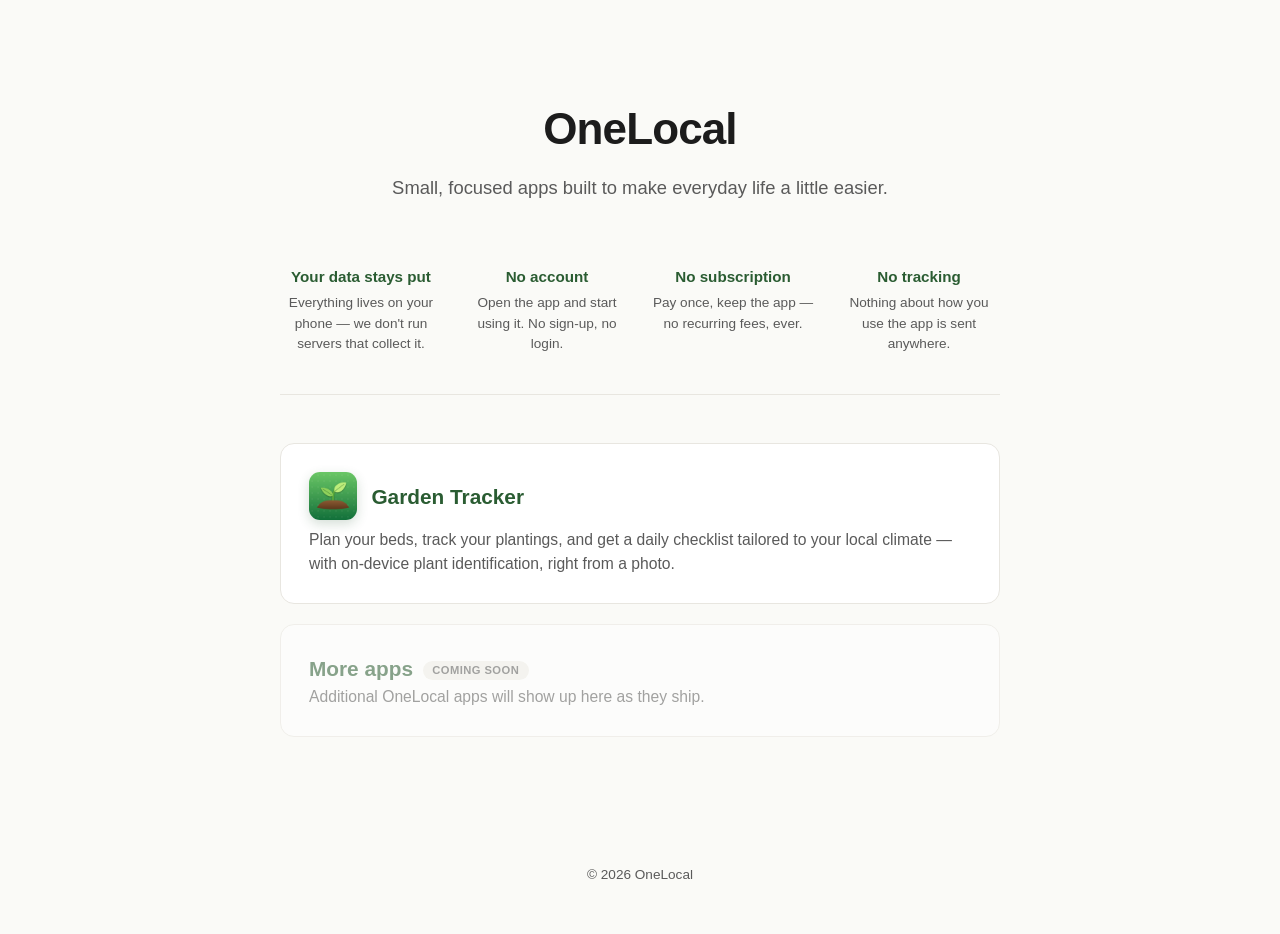
==== index.html @ 9119d9b8 "Add a privacy/no-subscription promise section to the home page Co-Authored-By: Claude Sonnet 5 <nore" ====
<!DOCTYPE html>
<html lang="en">
<head>
<meta charset="UTF-8">
<meta name="viewport" content="width=device-width, initial-scale=1.0">
<title>OneLocal</title>
<style>
  :root {
    --accent: #3a7d44;
    --accent-dark: #2a5c32;
    --text: #1c1c1c;
    --muted: #5a5a5a;
    --bg: #fafaf7;
  }
  * { box-sizing: border-box; }
  body {
    margin: 0;
    font-family: -apple-system, BlinkMacSystemFont, "Segoe UI", Helvetica, Arial, sans-serif;
    color: var(--text);
    background: var(--bg);
    line-height: 1.5;
  }
  header {
    padding: 6rem 1.5rem 4rem;
    text-align: center;
  }
  header h1 {
    font-size: 2.75rem;
    margin: 0 0 0.75rem;
    letter-spacing: -0.02em;
  }
  header p {
    font-size: 1.15rem;
    color: var(--muted);
    max-width: 32rem;
    margin: 0 auto;
  }
  main {
    max-width: 48rem;
    margin: 0 auto;
    padding: 0 1.5rem 6rem;
  }
  .apps {
    display: grid;
    gap: 1.25rem;
  }
  .app-card {
    display: block;
    text-decoration: none;
    color: inherit;
    background: #fff;
    border: 1px solid #e8e6e0;
    border-radius: 14px;
    padding: 1.75rem;
    transition: border-color 0.15s ease, transform 0.15s ease;
  }
  .app-card:hover {
    border-color: var(--accent);
    transform: translateY(-2px);
  }
  .app-card-head {
    display: flex;
    align-items: center;
    gap: 0.9rem;
    margin-bottom: 0.5rem;
  }
  .app-card-head img {
    width: 48px;
    height: 48px;
    border-radius: 11px;
    box-shadow: 0 4px 12px rgba(42, 92, 50, 0.2);
  }
  .app-card h2 {
    margin: 0;
    font-size: 1.3rem;
    color: var(--accent-dark);
  }
  .app-card p {
    margin: 0;
    color: var(--muted);
    font-size: 0.98rem;
  }
  .app-card.soon {
    opacity: 0.55;
    pointer-events: none;
  }
  .app-card.soon h2::after {
    content: "coming soon";
    font-size: 0.7rem;
    font-weight: 600;
    text-transform: uppercase;
    letter-spacing: 0.04em;
    color: var(--muted);
    background: #f0efe9;
    border-radius: 999px;
    padding: 0.2rem 0.6rem;
    margin-left: 0.6rem;
    vertical-align: middle;
  }
  .promise {
    display: grid;
    gap: 1.5rem;
    grid-template-columns: repeat(2, 1fr);
    margin-bottom: 3rem;
    padding-bottom: 2.5rem;
    border-bottom: 1px solid #e8e6e0;
  }
  @media (min-width: 640px) {
    .promise { grid-template-columns: repeat(4, 1fr); }
  }
  .promise div {
    text-align: center;
  }
  .promise h3 {
    margin: 0 0 0.3rem;
    font-size: 0.95rem;
    color: var(--accent-dark);
  }
  .promise p {
    margin: 0;
    font-size: 0.85rem;
    color: var(--muted);
  }
  footer {
    text-align: center;
    padding: 2rem 1.5rem 3rem;
    color: var(--muted);
    font-size: 0.85rem;
  }
</style>
</head>
<body>
  <header>
    <h1>OneLocal</h1>
    <p>Small, focused apps built to make everyday life a little easier.</p>
  </header>
  <main>
    <div class="promise">
      <div>
        <h3>Your data stays put</h3>
        <p>Everything lives on your phone — we don't run servers that collect it.</p>
      </div>
      <div>
        <h3>No account</h3>
        <p>Open the app and start using it. No sign-up, no login.</p>
      </div>
      <div>
        <h3>No subscription</h3>
        <p>Pay once, keep the app — no recurring fees, ever.</p>
      </div>
      <div>
        <h3>No tracking</h3>
        <p>Nothing about how you use the app is sent anywhere.</p>
      </div>
    </div>
    <div class="apps">
      <a class="app-card" href="/garden-tracker/">
        <div class="app-card-head">
          <img src="/garden-tracker/images/logo.png" alt="Garden Tracker app icon">
          <h2>Garden Tracker</h2>
        </div>
        <p>Plan your beds, track your plantings, and get a daily checklist tailored to your local climate — with on-device plant identification, right from a photo.</p>
      </a>
      <div class="app-card soon">
        <h2>More apps</h2>
        <p>Additional OneLocal apps will show up here as they ship.</p>
      </div>
    </div>
  </main>
  <footer>
    &copy; 2026 OneLocal
  </footer>
</body>
</html>
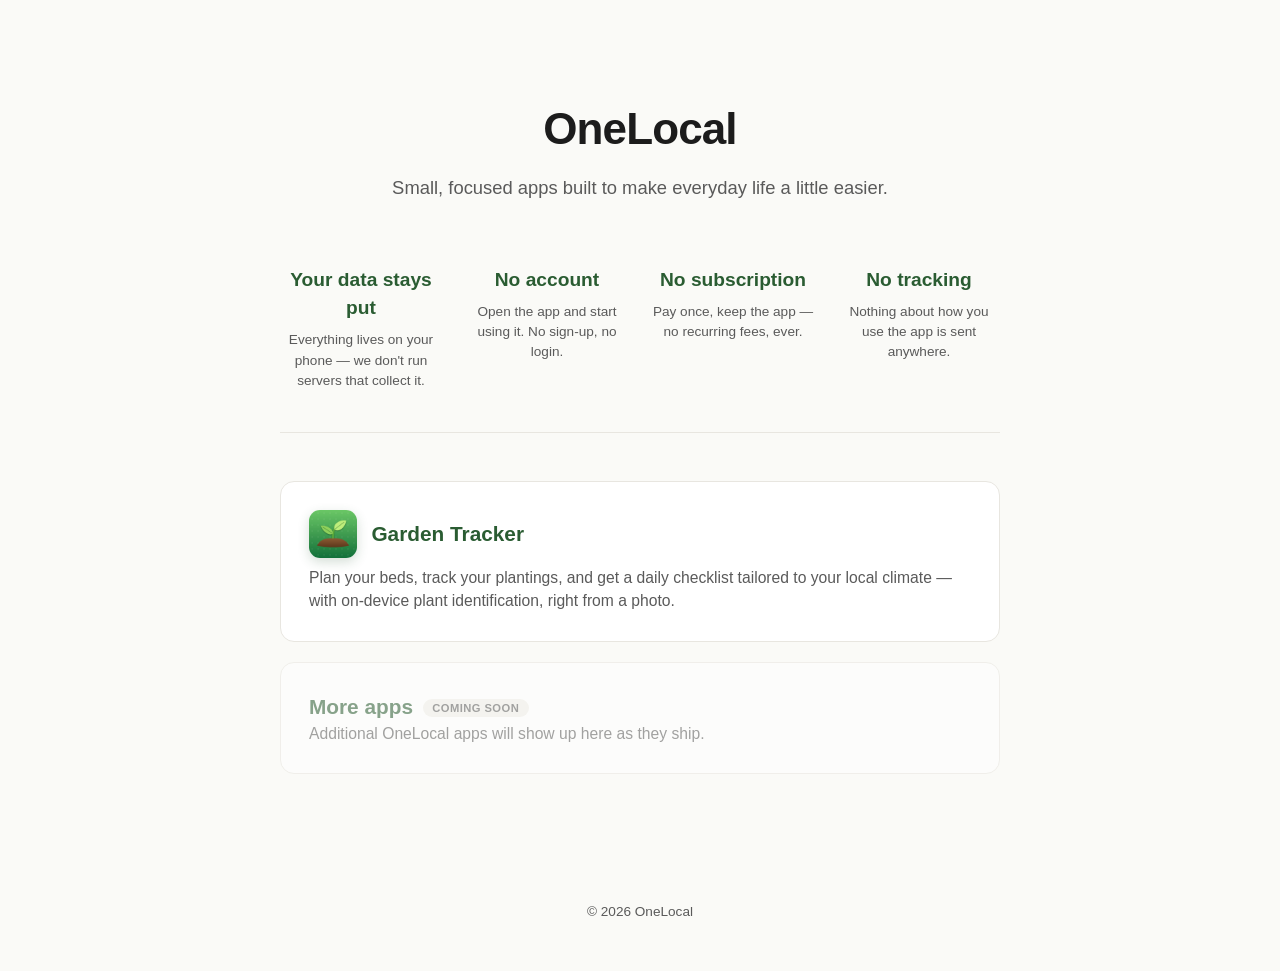
==== commit 51805ecc: "Make the promise section headers larger and bolder Co-Authored-By: Claude Sonnet 5 <noreply@anthropi" ====
--- a/index.html
+++ b/index.html
@@ -3,23 +3,40 @@
 <head>
 <meta charset="UTF-8">
 <meta name="viewport" content="width=device-width, initial-scale=1.0">
-<title>OneLocal</title>
+<title>OneLocal — Small, focused apps for everyday life</title>
+<meta name="description" content="OneLocal builds small, focused iPhone apps with no accounts, no servers, and no subscriptions — just pay once. Starting with Garden Tracker, a local garden planner with on-device plant identification.">
+<link rel="canonical" href="https://onelocal.dev/">
+<meta name="robots" content="index, follow">
+
+<meta property="og:type" content="website">
+<meta property="og:site_name" content="OneLocal">
+<meta property="og:title" content="OneLocal — Small, focused apps for everyday life">
+<meta property="og:description" content="No accounts, no servers, no subscriptions — just pay once. Starting with Garden Tracker, a local garden planner with on-device plant identification.">
+<meta property="og:url" content="https://onelocal.dev/">
+<meta property="og:image" content="https://onelocal.dev/garden-tracker/images/og-image.png">
+<meta property="og:locale" content="en_US">
+
+<meta name="twitter:card" content="summary_large_image">
+<meta name="twitter:title" content="OneLocal — Small, focused apps for everyday life">
+<meta name="twitter:description" content="No accounts, no servers, no subscriptions — just pay once. Starting with Garden Tracker, a local garden planner with on-device plant identification.">
+<meta name="twitter:image" content="https://onelocal.dev/garden-tracker/images/og-image.png">
+
+<link rel="icon" type="image/png" href="/garden-tracker/images/logo.png">
+<link rel="apple-touch-icon" href="/garden-tracker/images/logo.png">
+
+<script type="application/ld+json">
+{
+  "@context": "https://schema.org",
+  "@type": "Organization",
+  "name": "OneLocal",
+  "url": "https://onelocal.dev/",
+  "logo": "https://onelocal.dev/garden-tracker/images/logo.png",
+  "description": "OneLocal builds small, focused iPhone apps with no accounts, no servers, and no subscriptions.",
+  "email": "support.gardentracker@onelocal.dev"
+}
+</script>
+<link rel="stylesheet" href="/assets/site.css">
 <style>
-  :root {
-    --accent: #3a7d44;
-    --accent-dark: #2a5c32;
-    --text: #1c1c1c;
-    --muted: #5a5a5a;
-    --bg: #fafaf7;
-  }
-  * { box-sizing: border-box; }
-  body {
-    margin: 0;
-    font-family: -apple-system, BlinkMacSystemFont, "Segoe UI", Helvetica, Arial, sans-serif;
-    color: var(--text);
-    background: var(--bg);
-    line-height: 1.5;
-  }
   header {
     padding: 6rem 1.5rem 4rem;
     text-align: center;
@@ -112,20 +129,15 @@
     text-align: center;
   }
   .promise h3 {
-    margin: 0 0 0.3rem;
-    font-size: 0.95rem;
+    margin: 0 0 0.45rem;
+    font-size: 1.2rem;
+    font-weight: 700;
     color: var(--accent-dark);
   }
   .promise p {
     margin: 0;
     font-size: 0.85rem;
     color: var(--muted);
-  }
-  footer {
-    text-align: center;
-    padding: 2rem 1.5rem 3rem;
-    color: var(--muted);
-    font-size: 0.85rem;
   }
 </style>
 </head>
--- a/assets/site.css
+++ b/assets/site.css
@@ -0,0 +1,41 @@
+:root {
+  --accent: #3a7d44;
+  --accent-dark: #2a5c32;
+  --text: #1c1c1c;
+  --muted: #5a5a5a;
+  --bg: #fafaf7;
+}
+* { box-sizing: border-box; }
+body {
+  margin: 0;
+  font-family: -apple-system, BlinkMacSystemFont, "Segoe UI", Helvetica, Arial, sans-serif;
+  color: var(--text);
+  background: var(--bg);
+  line-height: 1.5;
+}
+nav {
+  padding: 1.5rem;
+  display: flex;
+  gap: 0.75rem;
+}
+nav a {
+  color: var(--accent-dark);
+  text-decoration: none;
+  font-size: 0.9rem;
+  font-weight: 600;
+  background: #fff;
+  border: 1px solid #e8e6e0;
+  border-radius: 999px;
+  padding: 0.45rem 1rem;
+  transition: background 0.15s ease, border-color 0.15s ease;
+}
+nav a:hover {
+  background: #f0efe9;
+  border-color: var(--accent);
+}
+footer {
+  text-align: center;
+  padding: 2rem 1.5rem 3rem;
+  color: var(--muted);
+  font-size: 0.85rem;
+}
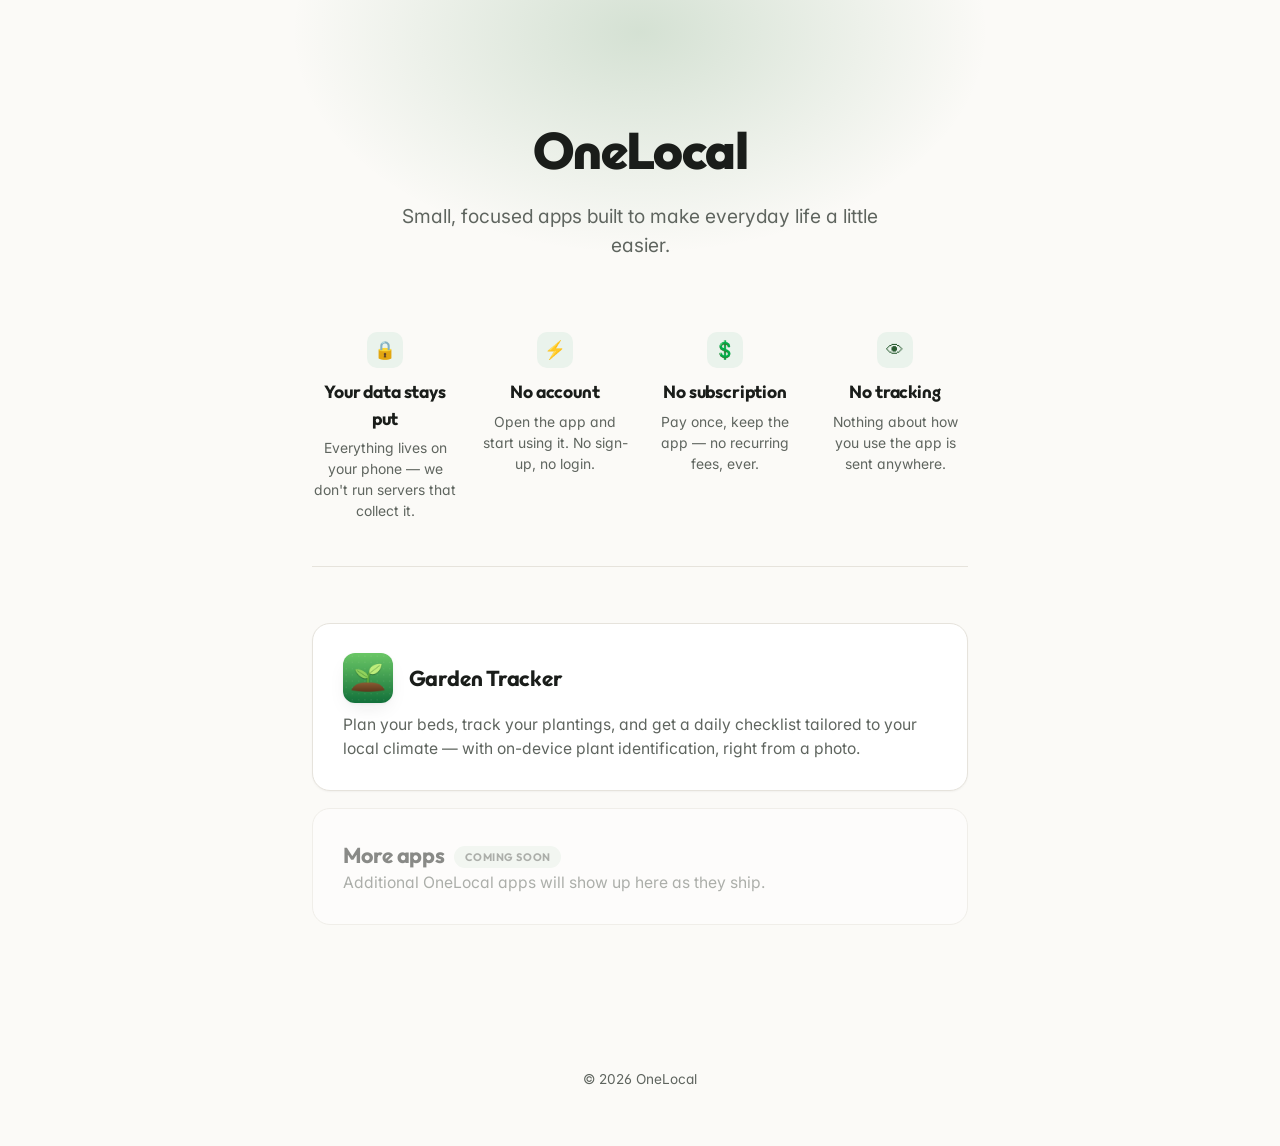
==== commit b516a92e: "Redesign the site with a more polished visual language Inter/Outfit webfonts, real card shadows and " ====
--- a/index.html
+++ b/index.html
@@ -35,62 +35,90 @@
   "email": "support.gardentracker@onelocal.dev"
 }
 </script>
+<link rel="preconnect" href="https://fonts.googleapis.com">
+<link rel="preconnect" href="https://fonts.gstatic.com" crossorigin>
+<link href="https://fonts.googleapis.com/css2?family=Inter:wght@400;500;600;700;800&family=Outfit:wght@500;600;700;800&display=swap" rel="stylesheet">
 <link rel="stylesheet" href="/assets/site.css">
 <style>
-  header {
-    padding: 6rem 1.5rem 4rem;
+  .hero {
+    position: relative;
+    padding: 7rem 1.5rem 4.5rem;
     text-align: center;
-  }
-  header h1 {
-    font-size: 2.75rem;
-    margin: 0 0 0.75rem;
-    letter-spacing: -0.02em;
-  }
-  header p {
-    font-size: 1.15rem;
-    color: var(--muted);
-    max-width: 32rem;
+    overflow: hidden;
+  }
+  .hero::before {
+    content: "";
+    position: absolute;
+    top: -12rem;
+    left: 50%;
+    width: 44rem;
+    height: 28rem;
+    transform: translateX(-50%);
+    background: radial-gradient(ellipse at center, color-mix(in srgb, var(--accent) 20%, transparent), transparent 70%);
+    pointer-events: none;
+  }
+  .hero > * { position: relative; }
+  .hero h1 {
+    font-size: 3.2rem;
+    font-weight: 800;
+    margin: 0 0 0.85rem;
+    letter-spacing: -0.03em;
+    animation: rise 0.6s cubic-bezier(.16,1,.3,1) backwards;
+  }
+  .hero p {
+    font-size: 1.2rem;
+    color: var(--muted);
+    max-width: 30rem;
     margin: 0 auto;
+    animation: rise 0.6s 0.08s cubic-bezier(.16,1,.3,1) backwards;
+  }
+  @keyframes rise {
+    from { opacity: 0; transform: translateY(10px); }
+    to { opacity: 1; transform: translateY(0); }
   }
   main {
-    max-width: 48rem;
+    max-width: 44rem;
     margin: 0 auto;
     padding: 0 1.5rem 6rem;
   }
   .apps {
     display: grid;
-    gap: 1.25rem;
+    gap: 1.1rem;
   }
   .app-card {
     display: block;
     text-decoration: none;
     color: inherit;
-    background: #fff;
-    border: 1px solid #e8e6e0;
-    border-radius: 14px;
-    padding: 1.75rem;
-    transition: border-color 0.15s ease, transform 0.15s ease;
+    background: var(--surface);
+    border: 1px solid var(--border);
+    border-radius: 18px;
+    padding: 1.85rem;
+    box-shadow: var(--shadow-sm);
+    transition: border-color 0.2s ease, transform 0.2s cubic-bezier(.16,1,.3,1), box-shadow 0.2s ease;
   }
   .app-card:hover {
-    border-color: var(--accent);
-    transform: translateY(-2px);
+    border-color: color-mix(in srgb, var(--accent) 50%, var(--border));
+    transform: translateY(-3px);
+    box-shadow: var(--shadow-lg);
   }
   .app-card-head {
     display: flex;
     align-items: center;
-    gap: 0.9rem;
-    margin-bottom: 0.5rem;
+    gap: 1rem;
+    margin-bottom: 0.6rem;
   }
   .app-card-head img {
-    width: 48px;
-    height: 48px;
-    border-radius: 11px;
-    box-shadow: 0 4px 12px rgba(42, 92, 50, 0.2);
+    width: 50px;
+    height: 50px;
+    border-radius: 12px;
+    box-shadow: var(--shadow-md);
   }
   .app-card h2 {
     margin: 0;
-    font-size: 1.3rem;
-    color: var(--accent-dark);
+    font-size: 1.35rem;
+    font-weight: 700;
+    color: var(--text);
+    letter-spacing: -0.01em;
   }
   .app-card p {
     margin: 0;
@@ -98,69 +126,85 @@
     font-size: 0.98rem;
   }
   .app-card.soon {
-    opacity: 0.55;
+    opacity: 0.5;
     pointer-events: none;
+    box-shadow: none;
   }
   .app-card.soon h2::after {
     content: "coming soon";
-    font-size: 0.7rem;
-    font-weight: 600;
+    font-size: 0.68rem;
+    font-weight: 700;
     text-transform: uppercase;
-    letter-spacing: 0.04em;
-    color: var(--muted);
-    background: #f0efe9;
+    letter-spacing: 0.05em;
+    color: var(--muted);
+    background: var(--accent-light);
     border-radius: 999px;
-    padding: 0.2rem 0.6rem;
+    padding: 0.25rem 0.65rem;
     margin-left: 0.6rem;
     vertical-align: middle;
   }
   .promise {
     display: grid;
-    gap: 1.5rem;
+    gap: 1.75rem 1.5rem;
     grid-template-columns: repeat(2, 1fr);
-    margin-bottom: 3rem;
-    padding-bottom: 2.5rem;
-    border-bottom: 1px solid #e8e6e0;
+    margin-bottom: 3.5rem;
+    padding-bottom: 2.75rem;
+    border-bottom: 1px solid var(--border);
   }
   @media (min-width: 640px) {
     .promise { grid-template-columns: repeat(4, 1fr); }
   }
-  .promise div {
-    text-align: center;
+  .promise div { text-align: center; }
+  .promise .glyph {
+    display: inline-flex;
+    align-items: center;
+    justify-content: center;
+    width: 2.25rem;
+    height: 2.25rem;
+    border-radius: 10px;
+    background: var(--accent-light);
+    color: var(--accent-dark);
+    font-size: 1.1rem;
+    margin-bottom: 0.7rem;
   }
   .promise h3 {
-    margin: 0 0 0.45rem;
-    font-size: 1.2rem;
+    margin: 0 0 0.4rem;
+    font-size: 1.1rem;
     font-weight: 700;
-    color: var(--accent-dark);
+    letter-spacing: -0.01em;
+    color: var(--text);
   }
   .promise p {
     margin: 0;
-    font-size: 0.85rem;
+    font-size: 0.87rem;
     color: var(--muted);
   }
 </style>
 </head>
 <body>
-  <header>
+  <header class="hero">
     <h1>OneLocal</h1>
     <p>Small, focused apps built to make everyday life a little easier.</p>
   </header>
   <main>
     <div class="promise">
       <div>
+        <div class="glyph">&#128274;</div>
         <h3>Your data stays put</h3>
         <p>Everything lives on your phone — we don't run servers that collect it.</p>
       </div>
       <div>
+        <div class="glyph">&#9889;</div>
         <h3>No account</h3>
         <p>Open the app and start using it. No sign-up, no login.</p>
       </div>
       <div>
+        <div class="glyph">&#128178;</div>
         <h3>No subscription</h3>
         <p>Pay once, keep the app — no recurring fees, ever.</p>
       </div>
       <div>
+        <div class="glyph">&#128065;</div>
         <h3>No tracking</h3>
         <p>Nothing about how you use the app is sent anywhere.</p>
       </div>
--- a/assets/site.css
+++ b/assets/site.css
@@ -1,41 +1,92 @@
 :root {
   --accent: #3a7d44;
   --accent-dark: #2a5c32;
-  --text: #1c1c1c;
-  --muted: #5a5a5a;
-  --bg: #fafaf7;
+  --accent-light: #eaf3ec;
+  --text: #1a1d1a;
+  --muted: #5f655f;
+  --bg: #fbfaf7;
+  --surface: #ffffff;
+  --border: #e6e3dc;
+  --shadow-sm: 0 1px 2px rgba(26, 29, 26, 0.04);
+  --shadow-md: 0 1px 3px rgba(26, 29, 26, 0.05), 0 8px 20px -6px rgba(26, 29, 26, 0.10);
+  --shadow-lg: 0 2px 6px rgba(26, 29, 26, 0.06), 0 16px 36px -10px rgba(26, 29, 26, 0.16);
 }
+
+@media (prefers-color-scheme: dark) {
+  :root {
+    --accent: #5fb86d;
+    --accent-dark: #8fd198;
+    --accent-light: #15241a;
+    --text: #edefec;
+    --muted: #9aa39b;
+    --bg: #14161a;
+    --surface: #1c1f23;
+    --border: #2b2e33;
+    --shadow-sm: 0 1px 2px rgba(0, 0, 0, 0.3);
+    --shadow-md: 0 1px 3px rgba(0, 0, 0, 0.35), 0 8px 20px -6px rgba(0, 0, 0, 0.45);
+    --shadow-lg: 0 2px 6px rgba(0, 0, 0, 0.4), 0 20px 44px -12px rgba(0, 0, 0, 0.55);
+  }
+}
+
 * { box-sizing: border-box; }
+
+html { -webkit-text-size-adjust: 100%; }
+
 body {
   margin: 0;
-  font-family: -apple-system, BlinkMacSystemFont, "Segoe UI", Helvetica, Arial, sans-serif;
+  font-family: "Inter", -apple-system, BlinkMacSystemFont, "Segoe UI", Helvetica, Arial, sans-serif;
+  font-feature-settings: "cv11", "ss01";
+  -webkit-font-smoothing: antialiased;
+  text-rendering: optimizeLegibility;
   color: var(--text);
   background: var(--bg);
   line-height: 1.5;
 }
+
+h1, h2, h3 {
+  font-family: "Outfit", "Inter", -apple-system, BlinkMacSystemFont, "Segoe UI", Helvetica, Arial, sans-serif;
+}
+
+a { color: inherit; }
+
 nav {
-  padding: 1.5rem;
+  position: sticky;
+  top: 0;
+  z-index: 10;
+  padding: 1.25rem 1.5rem;
   display: flex;
-  gap: 0.75rem;
+  gap: 0.6rem;
+  background: color-mix(in srgb, var(--bg) 82%, transparent);
+  backdrop-filter: blur(10px);
+  -webkit-backdrop-filter: blur(10px);
+  border-bottom: 1px solid transparent;
 }
 nav a {
   color: var(--accent-dark);
   text-decoration: none;
-  font-size: 0.9rem;
+  font-size: 0.88rem;
   font-weight: 600;
-  background: #fff;
-  border: 1px solid #e8e6e0;
+  background: var(--surface);
+  border: 1px solid var(--border);
   border-radius: 999px;
-  padding: 0.45rem 1rem;
-  transition: background 0.15s ease, border-color 0.15s ease;
+  padding: 0.5rem 1.05rem;
+  box-shadow: var(--shadow-sm);
+  transition: background 0.18s ease, border-color 0.18s ease, transform 0.18s ease, box-shadow 0.18s ease;
 }
 nav a:hover {
-  background: #f0efe9;
+  background: var(--accent-light);
   border-color: var(--accent);
+  transform: translateY(-1px);
+  box-shadow: var(--shadow-md);
 }
+
 footer {
   text-align: center;
-  padding: 2rem 1.5rem 3rem;
+  padding: 3rem 1.5rem 3.5rem;
   color: var(--muted);
   font-size: 0.85rem;
 }
+
+@media (prefers-reduced-motion: reduce) {
+  * { transition: none !important; animation: none !important; }
+}
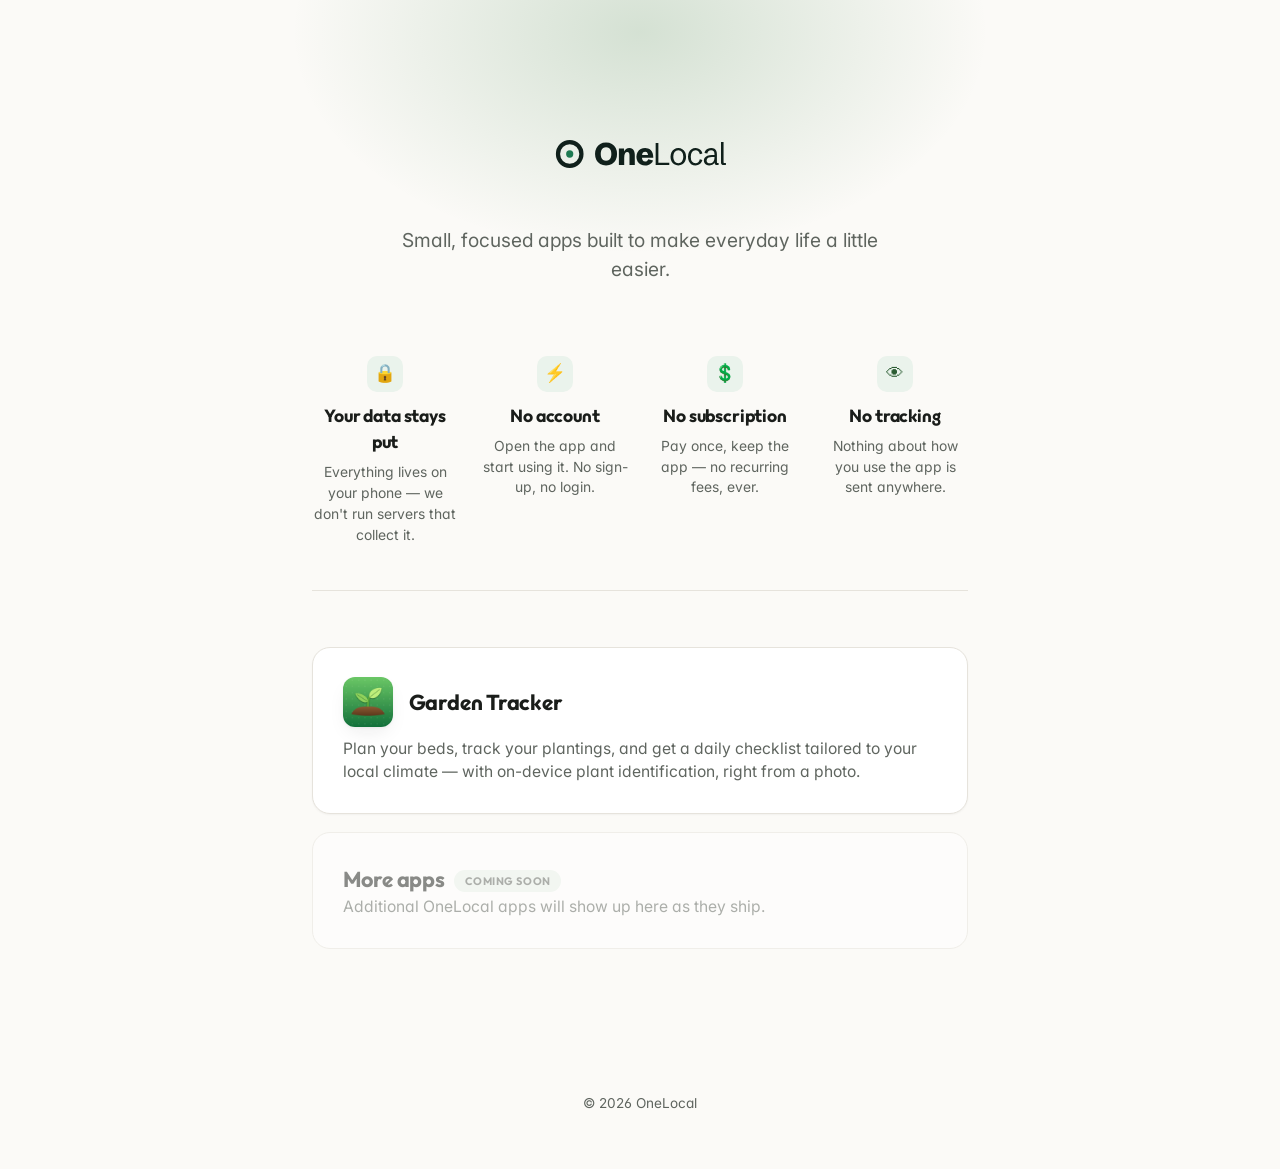
==== commit bc4466a4: "Add the OneLocal logo and wire it in across the site Horizontal lockup replaces the plain text hero " ====
--- a/index.html
+++ b/index.html
@@ -13,16 +13,16 @@
 <meta property="og:title" content="OneLocal — Small, focused apps for everyday life">
 <meta property="og:description" content="No accounts, no servers, no subscriptions — just pay once. Starting with Garden Tracker, a local garden planner with on-device plant identification.">
 <meta property="og:url" content="https://onelocal.dev/">
-<meta property="og:image" content="https://onelocal.dev/garden-tracker/images/og-image.png">
+<meta property="og:image" content="https://onelocal.dev/assets/onelocal-mark-512.png">
 <meta property="og:locale" content="en_US">
 
 <meta name="twitter:card" content="summary_large_image">
 <meta name="twitter:title" content="OneLocal — Small, focused apps for everyday life">
 <meta name="twitter:description" content="No accounts, no servers, no subscriptions — just pay once. Starting with Garden Tracker, a local garden planner with on-device plant identification.">
-<meta name="twitter:image" content="https://onelocal.dev/garden-tracker/images/og-image.png">
-
-<link rel="icon" type="image/png" href="/garden-tracker/images/logo.png">
-<link rel="apple-touch-icon" href="/garden-tracker/images/logo.png">
+<meta name="twitter:image" content="https://onelocal.dev/assets/onelocal-mark-512.png">
+
+<link rel="icon" type="image/svg+xml" href="/assets/onelocal-mark.svg">
+<link rel="apple-touch-icon" href="/assets/onelocal-mark-512.png">
 
 <script type="application/ld+json">
 {
@@ -30,7 +30,7 @@
   "@type": "Organization",
   "name": "OneLocal",
   "url": "https://onelocal.dev/",
-  "logo": "https://onelocal.dev/garden-tracker/images/logo.png",
+  "logo": "https://onelocal.dev/assets/onelocal-mark-512.png",
   "description": "OneLocal builds small, focused iPhone apps with no accounts, no servers, and no subscriptions.",
   "email": "support.gardentracker@onelocal.dev"
 }
@@ -58,12 +58,18 @@
     pointer-events: none;
   }
   .hero > * { position: relative; }
-  .hero h1 {
-    font-size: 3.2rem;
-    font-weight: 800;
-    margin: 0 0 0.85rem;
-    letter-spacing: -0.03em;
+  .hero .logo-lockup {
+    height: 2.6rem;
+    width: auto;
+    margin: 0 0 1.1rem;
     animation: rise 0.6s cubic-bezier(.16,1,.3,1) backwards;
+  }
+  @media (prefers-color-scheme: dark) {
+    .hero .logo-lockup {
+      background: #fff;
+      padding: 0.5rem 1rem;
+      border-radius: 14px;
+    }
   }
   .hero p {
     font-size: 1.2rem;
@@ -183,7 +189,7 @@
 </head>
 <body>
   <header class="hero">
-    <h1>OneLocal</h1>
+    <h1><img class="logo-lockup" src="/assets/onelocal-logo-horizontal.svg" alt="OneLocal"></h1>
     <p>Small, focused apps built to make everyday life a little easier.</p>
   </header>
   <main>
--- a/assets/site.css
+++ b/assets/site.css
@@ -79,6 +79,15 @@
   transform: translateY(-1px);
   box-shadow: var(--shadow-md);
 }
+.brand-mark {
+  width: 16px;
+  height: 16px;
+  vertical-align: -2px;
+  margin-right: 0.35rem;
+  background: #fff;
+  border-radius: 50%;
+  padding: 2px;
+}
 
 footer {
   text-align: center;
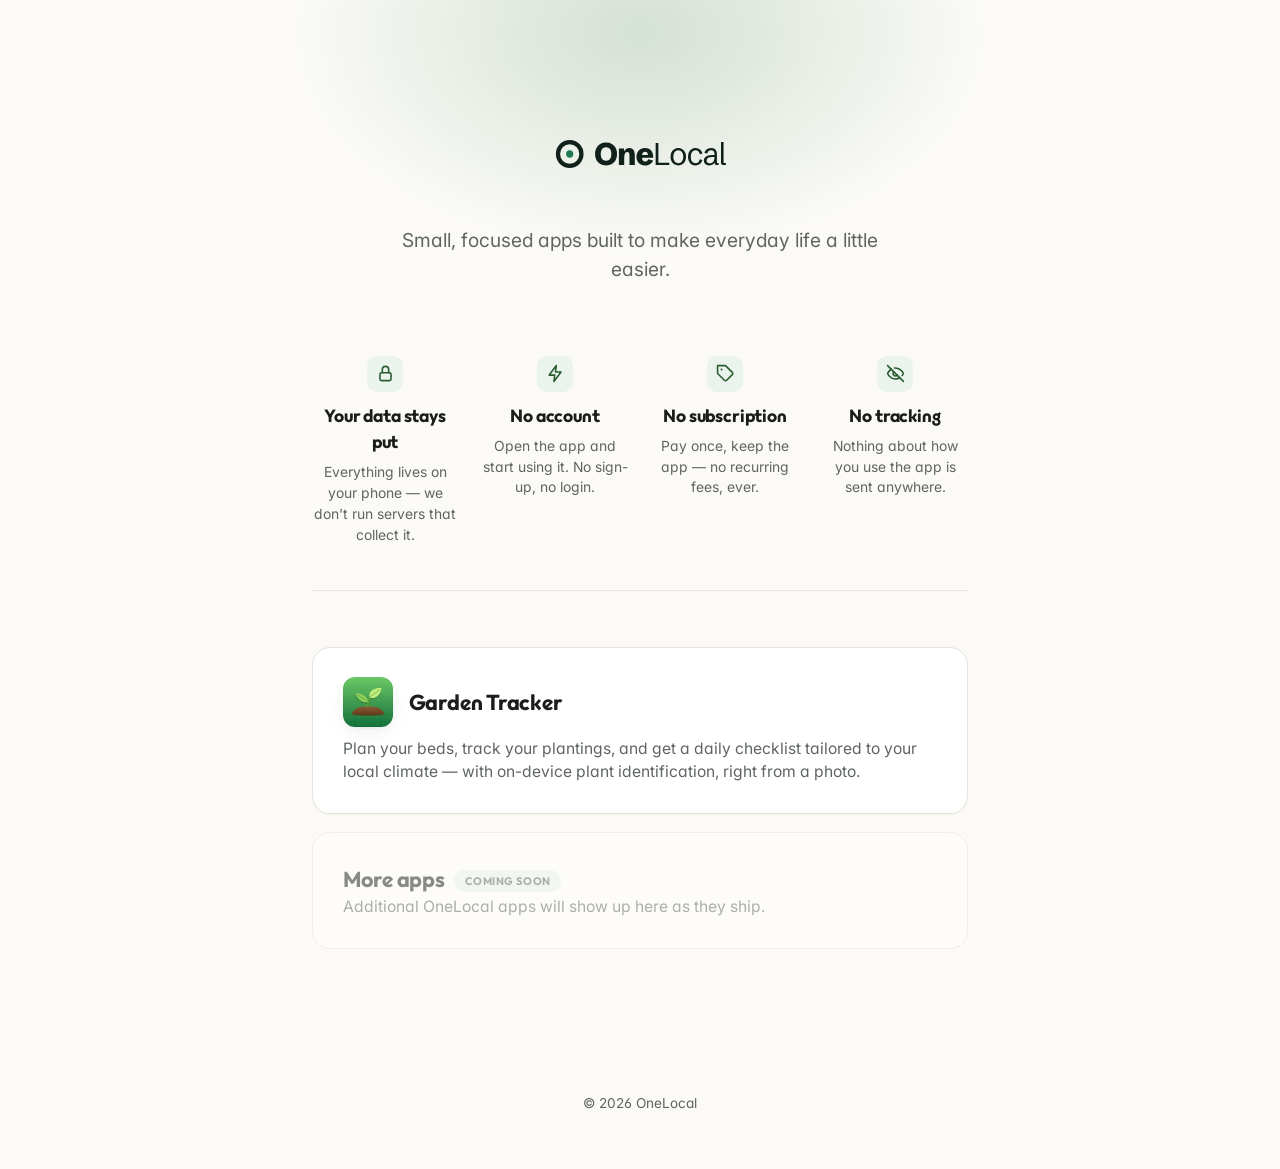
==== commit 8a2cc3b1: "Replace emoji glyphs with crisp SVG icons, declare color-scheme Emoji render inconsistently across p" ====
--- a/index.html
+++ b/index.html
@@ -3,6 +3,7 @@
 <head>
 <meta charset="UTF-8">
 <meta name="viewport" content="width=device-width, initial-scale=1.0">
+<meta name="color-scheme" content="light dark">
 <title>OneLocal — Small, focused apps for everyday life</title>
 <meta name="description" content="OneLocal builds small, focused iPhone apps with no accounts, no servers, and no subscriptions — just pay once. Starting with Garden Tracker, a local garden planner with on-device plant identification.">
 <link rel="canonical" href="https://onelocal.dev/">
@@ -170,8 +171,11 @@
     border-radius: 10px;
     background: var(--accent-light);
     color: var(--accent-dark);
-    font-size: 1.1rem;
     margin-bottom: 0.7rem;
+  }
+  .promise .glyph svg {
+    width: 19px;
+    height: 19px;
   }
   .promise h3 {
     margin: 0 0 0.4rem;
@@ -195,22 +199,22 @@
   <main>
     <div class="promise">
       <div>
-        <div class="glyph">&#128274;</div>
+        <div class="glyph"><svg viewBox="0 0 24 24" fill="none" stroke="currentColor" stroke-width="2" stroke-linecap="round" stroke-linejoin="round"><rect x="5" y="11" width="14" height="10" rx="2"/><path d="M8 11V7a4 4 0 0 1 8 0v4"/></svg></div>
         <h3>Your data stays put</h3>
         <p>Everything lives on your phone — we don't run servers that collect it.</p>
       </div>
       <div>
-        <div class="glyph">&#9889;</div>
+        <div class="glyph"><svg viewBox="0 0 24 24" fill="none" stroke="currentColor" stroke-width="2" stroke-linecap="round" stroke-linejoin="round"><path d="M13 2 4 14h7l-1 8 9-12h-7l1-8Z"/></svg></div>
         <h3>No account</h3>
         <p>Open the app and start using it. No sign-up, no login.</p>
       </div>
       <div>
-        <div class="glyph">&#128178;</div>
+        <div class="glyph"><svg viewBox="0 0 24 24" fill="none" stroke="currentColor" stroke-width="2" stroke-linecap="round" stroke-linejoin="round"><path d="M20.59 13.41 13.42 20.58a2 2 0 0 1-2.83 0L2 12V2h10l8.59 8.59a2 2 0 0 1 0 2.82Z"/><circle cx="7" cy="7" r="1.25" fill="currentColor" stroke="none"/></svg></div>
         <h3>No subscription</h3>
         <p>Pay once, keep the app — no recurring fees, ever.</p>
       </div>
       <div>
-        <div class="glyph">&#128065;</div>
+        <div class="glyph"><svg viewBox="0 0 24 24" fill="none" stroke="currentColor" stroke-width="2" stroke-linecap="round" stroke-linejoin="round"><path d="M9.88 9.88a3 3 0 1 0 4.24 4.24"/><path d="M10.73 5.08A10.43 10.43 0 0 1 12 5c7 0 10 7 10 7a13.16 13.16 0 0 1-1.67 2.68"/><path d="M6.61 6.61A13.526 13.526 0 0 0 2 12s3 7 10 7a9.74 9.74 0 0 0 5.39-1.61"/><line x1="2" y1="2" x2="22" y2="22"/></svg></div>
         <h3>No tracking</h3>
         <p>Nothing about how you use the app is sent anywhere.</p>
       </div>
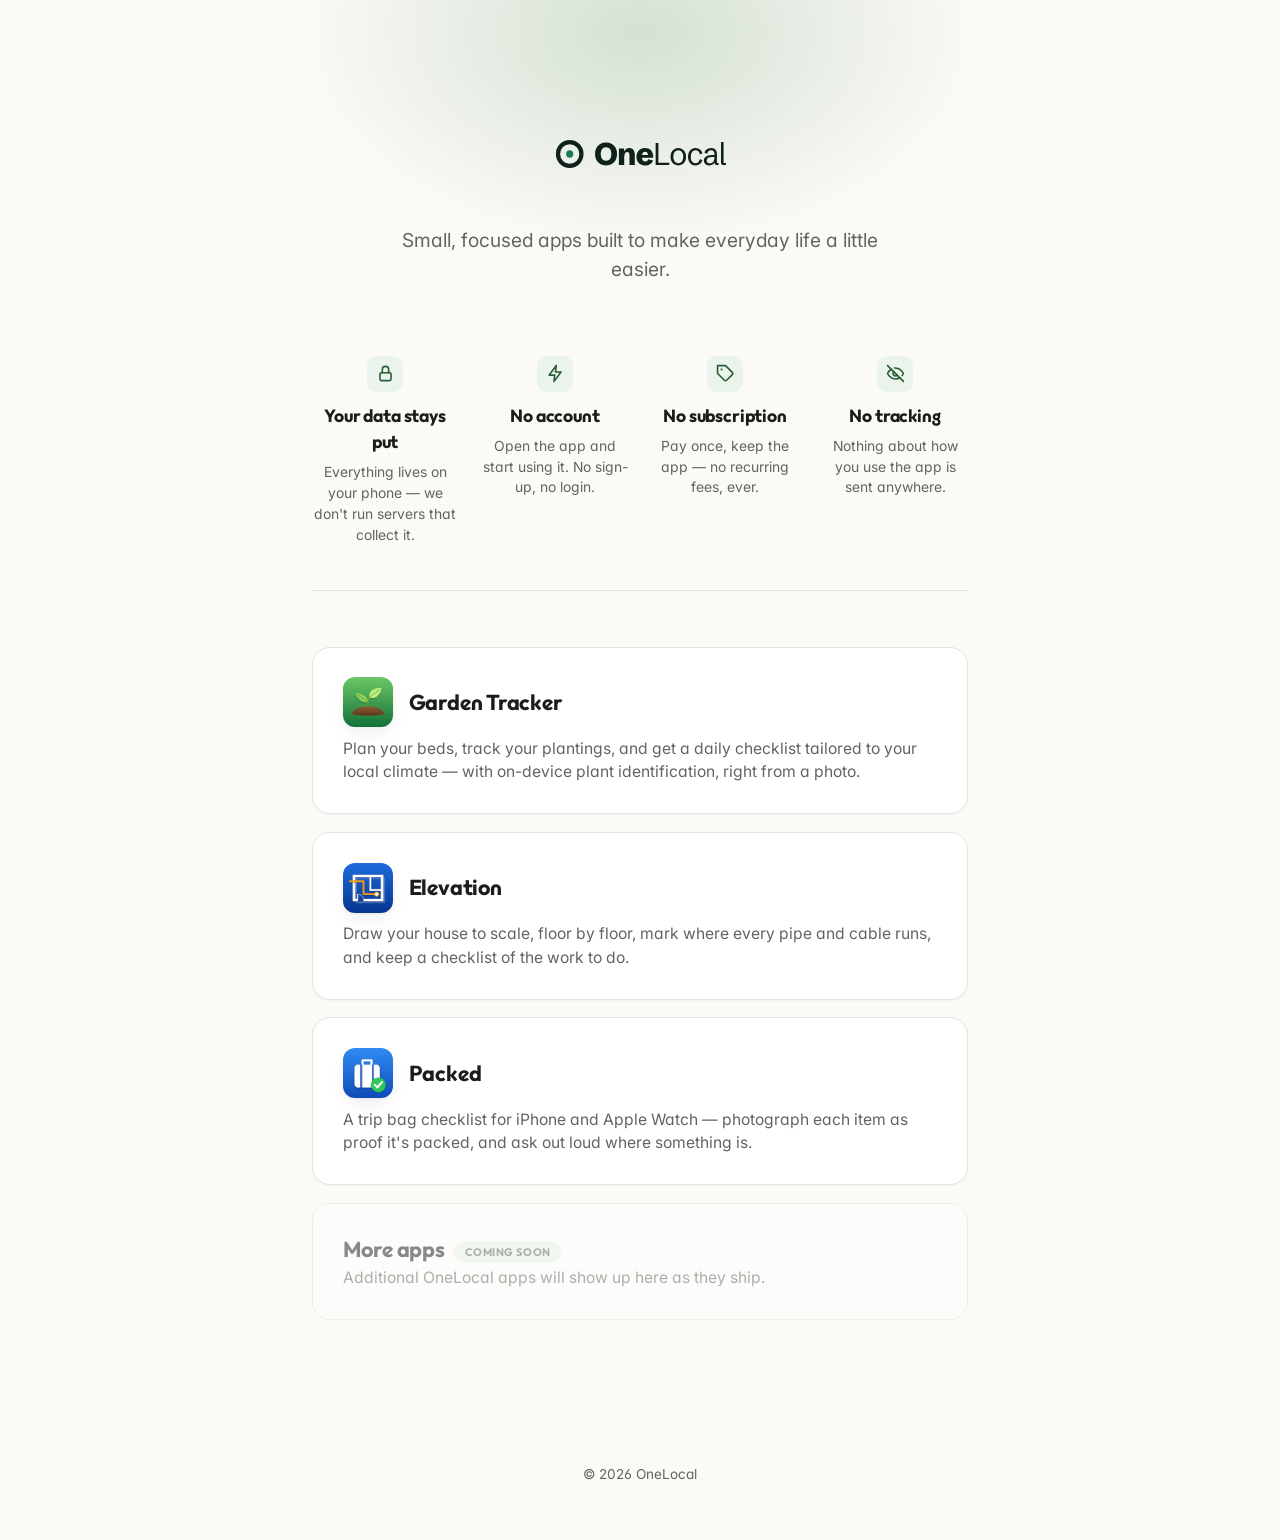
==== commit 7a8a8c90: "Add landing and support pages for Elevation and Packed Full landing pages (hero, feature grid, app i" ====
--- a/index.html
+++ b/index.html
@@ -227,6 +227,20 @@
         </div>
         <p>Plan your beds, track your plantings, and get a daily checklist tailored to your local climate — with on-device plant identification, right from a photo.</p>
       </a>
+      <a class="app-card" href="/elevation/">
+        <div class="app-card-head">
+          <img src="/elevation/images/logo.png" alt="Elevation app icon">
+          <h2>Elevation</h2>
+        </div>
+        <p>Draw your house to scale, floor by floor, mark where every pipe and cable runs, and keep a checklist of the work to do.</p>
+      </a>
+      <a class="app-card" href="/packed/">
+        <div class="app-card-head">
+          <img src="/packed/images/logo.png" alt="Packed app icon">
+          <h2>Packed</h2>
+        </div>
+        <p>A trip bag checklist for iPhone and Apple Watch — photograph each item as proof it's packed, and ask out loud where something is.</p>
+      </a>
       <div class="app-card soon">
         <h2>More apps</h2>
         <p>Additional OneLocal apps will show up here as they ship.</p>
